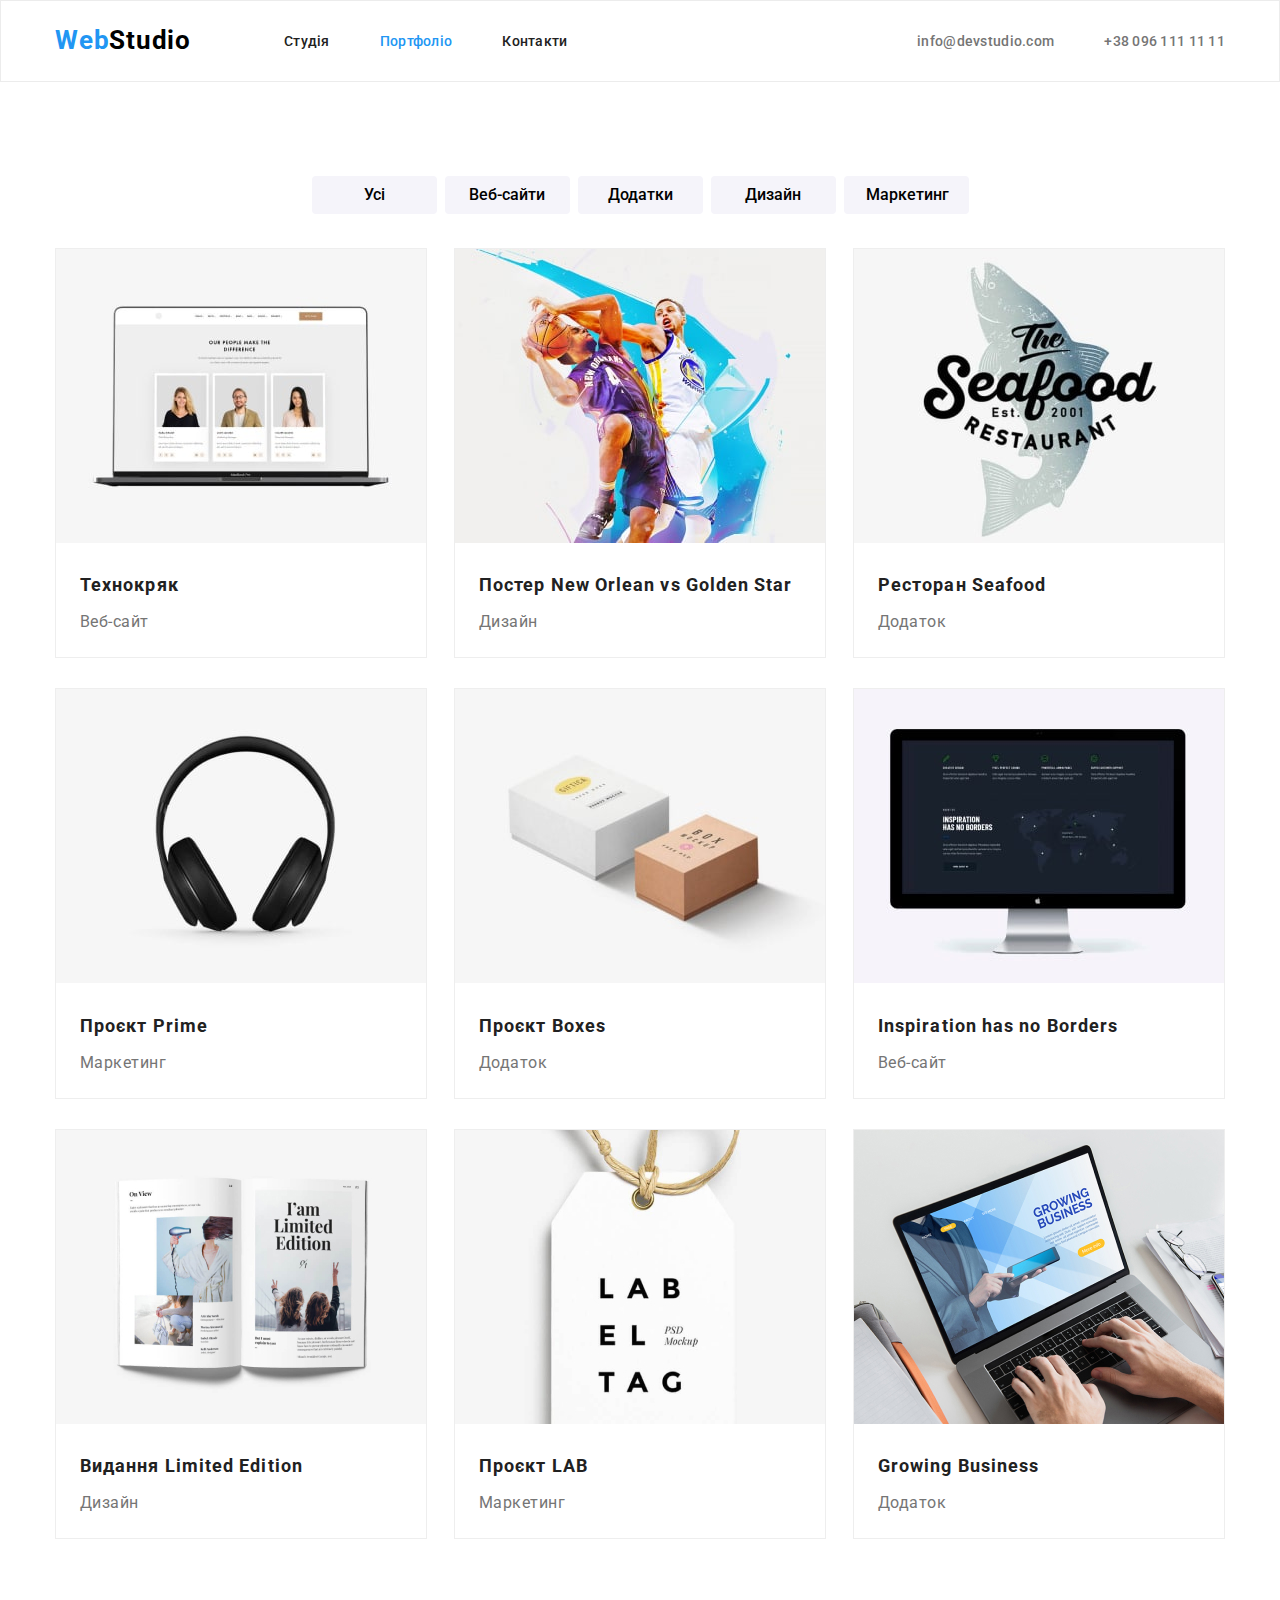
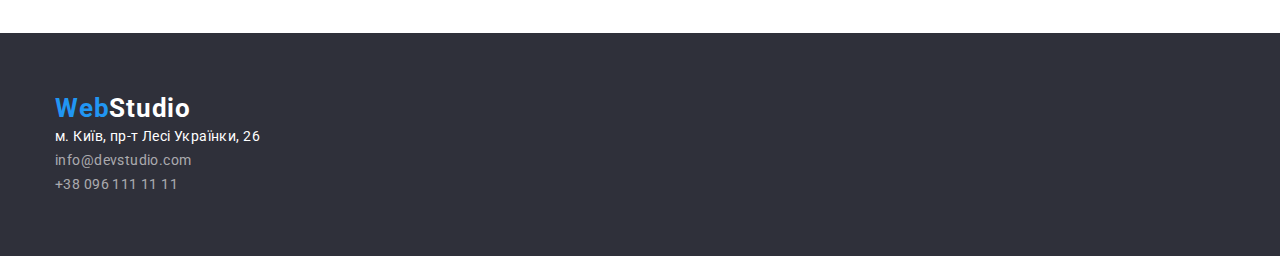
==== portfolio.html @ d6a3f607 "add files" ====
<!DOCTYPE html>
<html lang="uk">

<head>
  <meta charset="UTF-8" />
  <meta http-equiv="X-UA-Compatible" content="IE=edge" />
  <meta name="viewport" content="width=device-width, initial-scale=1.0" />
  <title>Студія</title>
  <link href="https://fonts.googleapis.com/css2?family=Raleway:wght@700&family=Roboto:wght@400;500;700;900&display=swap"
    rel="stylesheet">
  <link rel="stylesheet" href="https://cdnjs.cloudflare.com/ajax/libs/modern-normalize/1.1.0/modern-normalize.css" />
  <link rel="stylesheet" href="./css/style.css" />

</head>

<body>
  <header class="navigation nav-port">
    <nav class="container">

      <ul class="site-nav">
        <li class="item-logo"><a href="./index.html" class="logo logo-up link">Web<span
              class="logo logo-up-black">Studio</span></a></li>
        <li class="item"><a class="link-studio link" href="./index.html">Студія</a></li>
        <li class="item"><a class="link-portfolio link-studio-blue link" href="./portfolio.html">Портфоліо</a></li>
        <li class="item"><a class="link-contacts link" href="------">Контакти</a></li>
        <li class="item-email"><a class="link-email link" href="mailto:info@devstudio.com">info@devstudio.com</a></li>
        <li class="item-phone"><a class="link-phone link" href="tel:+380961111111">+38 096 111 11 11</a></li>
      </ul>
    </nav>
  </header>

  <section class="section">
    <div class="container">
      <ul class="buttons-portfolio">

        <li><button type="button" class="button button-one">Усі</button></li>
        <li><button type="button" class="button button-two">Веб-сайти</button></li>
        <li><button type="button" class="button button-three">Додатки</button></li>
        <li><button type="button" class="button button-four">Дизайн</button></li>
        <li><button type="button" class="button button-five">Маркетинг</button></li>

      </ul>
    </div>


    <div class="container">
      <ul class="our-projects">
        <li class="example">
          <img src="./images/img8-min.jpg" width="370px alt=" project view">
          <h3 class="technok">Технокряк</h3>
          <p class="technok-text">Веб-сайт</p>
        </li>
        <li class="example">
          <img src="./images/img9-min.jpg" width="370px alt=" project view">
          <h3 class="poster">Постер New Orlean vs Golden Star</h3>
          <p class="poster-text">Дизайн</p>
        </li>
        <li class="example">
          <img src="./images/img10-min.jpg" width="370px alt=" project view">
          <h3 class="restaurant">Ресторан Seafood</h3>
          <p class="restaurant-text">Додаток</p>
        </li>
        <li class="example">
          <img src="./images/img11-min.jpg" width="370px alt=" project view">
          <h3 class="proect-prime">Проєкт Prime</h3>
          <p class="proect-prime-text">Маркетинг</p>
        </li>
        <li class="example">
          <img src="./images/img12-min.jpg" width="370px alt=" project view">
          <h3 class="proect-box">Проєкт Boxes</h3>
          <p class="proect-box-text">Додаток</p>
        </li>
        <li class="example">
          <img src="./images/img13-min.jpg" width="370px alt=" project view">
          <h3 class="inspiration">Inspiration has no Borders</h3>
          <p class="inspiration-text">Веб-сайт</p>
        </li>
        <li class="example">
          <img src="./images/img14.jpg" width="370px alt=" project view">
          <h3 class="limited">Видання Limited Edition</h3>
          <p class="limited-text">Дизайн</p>
        </li class="example">
        <li class="example">
          <img src="./images/img15.jpg" width="370px alt=" project view">
          <h3 class="proect-lab">Проєкт LAB</h3>
          <p class="proect-lab-text">Маркетинг</p>
        </li class="example">
        <li class="example">
          <img src="./images/img16.jpg" width="370px alt=" project view">
          <h3 class="groving">Growing Business</h3>
          <p class="groving-text">Додаток</p>
        </li>
      </ul>
    </div>

  </section>

  <footer class="footer">
    <div class="container">
      <div class="logo-down">
        <h3 class="logo ">Web<span class="logo-down-white">Studio</span></h3>

      </div>

      <address class="adress">
        <ul>
          <li><a class="adress-footer link" href="https://goo.gl/maps/u1oqXH6kKNKtkEkc6" target="_blanck"
              rel:="noopener nofolow noregerrer"> м.
              Київ, пр-т Лесі Українки, 26</a></li>
          <li><a class="mail-footer link" href="mailto:info@devstudio.com">info@devstudio.com</a></li>
          <li><a class="phone-footer link" href="tel:+380961111111">+38 096 111 11 11</a></li>
        </ul>
      </address>
    </div>
  </footer>
</body>

</html>
---- css/style.css ----
html {
    box-sizing: border-box;
}

*,
*::after,
*::before {
    box-sizing: inherit;
}

:root {
    --main-color: #212121;
    --second-color: color: #757575;
    --accent-color: #2196F3;
    /* --button-first-color: #ffffff;
    --button-second-color: #303030; */
}

body {
    background-color: white;
    color: var(--main-color);
    font-family: 'Roboto', sans-serif;
    font-style: normal;

}

a {
    text-decoration: none;
    color: currentColor;
}

.link {
    text-decoration: none;
    color: currentColor;
}

ul,
li,
ul>li {
    list-style-type: none;
    padding: 0;
    margin: 0;
}


h1,
h2,
h3,
p {
    margin: 0;
}

.button {
    cursor: pointer;
}

.container {
    width: 1200px;
    margin: 0 auto;
    padding: 0px 15px;
    /* outline: 1px solid #ECECEC; */
}

.section {
    padding-top: 94px;
    padding-bottom: 94px;
}



.navigation {
    font-weight: 500;
    font-size: 14px;
    line-height: calc(16/14);
    letter-spacing: 0.02em;
    color: var(--main-color);
    padding-top: 24px;
    padding-bottom: 25px;
}

.site-nav {
    display: flex;
    align-items: center;
}

.site-nav .item+.item,
.item-phone {
    margin-left: 50px;
}

.item-logo {
    margin-right: 93px;

}

.item-email {
    margin-left: auto;
}




.link-studio:hover,
.link-portfolio:hover,
.link-contacts:hover,
.link-email:hover,
.link-phone:hover,
.adress-footer:hover,
.mail-footer:hover,
.phone-footer:hover {
    color: var(--accent-color);
}

.link-studio {
    color: var();
}

.link-studio-blue,
.link-portfolio-blue {
    color: var(--accent-color);
}

.link-email {
    color: #757575;
}

.link-phone {
    color: #757575;
}


.hero {

    background: #2F303A;
    text-align: center;
    padding-top: 200px;
    padding-bottom: 200px;
}


.hero-text {
    width: 696px;
    font-weight: 900;
    font-size: 44px;
    line-height: calc(60/44);
    margin-right: auto;
    margin-left: auto;

    letter-spacing: 0.06em;
    text-transform: uppercase;
    color: #FFFFFF;


    margin-top: 0;
    margin-bottom: 30px;
    text-align: center;
}


.hero-button {
    display: block;
    width: 216px;
    padding-left: 24px;
    padding-top: 10px;
    padding-bottom: 10px;
    padding-right: 24px;
    margin-left: auto;
    margin-right: auto;

    background: #188CE8;
    box-shadow: 0px 4px 4px rgba(0, 0, 0, 0.15);
    border-radius: 4px;
    border: none;

    font-size: 16px;
    line-height: calc(30/16);
    letter-spacing: 0.06em;
    font-weight: 700;
    color: white;

}


button:hover {
    background-color: var(--accent-color);
    color: #FFFFFF;
}

button:focus {
    outline: #188CE8;
}




/* about under hero */


.under-hero {
    display: flex;

}

.under-hero > li {
    width: 270px;
    margin-right: 30px;
}

.under-hero > li:last-child {
    margin-right: 0px;
}

.about-title {
    font-style: normal;
    font-weight: 700;
    font-size: 14px;
    line-height: 1.14;
    letter-spacing: 0.03em;
    text-transform: uppercase;
    padding-bottom: 10px;
    color: #212121;
}

.about-text {
    font-style: normal;
    font-weight: 400;
    font-size: 14px;
    line-height: 1.71;
    letter-spacing: 0.03em;
    color: #757575;
}


/* staff block studio */


.sec-work{
    padding-top: 0;
}
.photos-occupation .photo:not(:first-child) {
    margin-left: 30px;
}

.title-occupation {
    margin-bottom: 50px;
    text-align: center;
    font-style: normal;
    font-weight: 700;
    font-size: 36px;
    line-height: 1.17;
    text-align: center;
    letter-spacing: 0.03em;
    color: #212121;

}
.comand-people {
            background-color: #F5F4FA;
        }


/* team block */

.title-team-block {
    margin-bottom: 50px;
    text-align: center;
    font-style: normal;
    font-weight: 700;
    font-size: 36px;
    line-height: 1.17;
    text-align: center;
    letter-spacing: 0.03em;

    color: #212121;
}
.staff {
    box-shadow: 0px 1px 3px rgba(0, 0, 0, 0.12), 0px 1px 1px rgba(0, 0, 0, 0.14), 0px 2px 1px rgba(0, 0, 0, 0.2);
    border-radius: 0px 0px 4px 4px;
}
.team-block {
    font-weight: 700;
    font-size: 36px;
    line-height: calc(42/36);
    letter-spacing: 0.03em;
    background-color: #F5F4FA;
}

.team-block-items .staff:not(:first-child) {
    margin-left: 30px;
}

.first-name,
.second-name,
.third-name,
.fourth-name {
        font-style: normal;
        font-weight: 500;
        font-size: 16px;
        line-height: 1.19;
        text-align: center;
        letter-spacing: 0.03em;
        color: #212121;
        margin-bottom: 10px;
        margin-top: 30px;
    }



.member-position-one,
.member-position-two,
.member-position-three,
.member-position-four {
    font-style: normal;
    font-weight: 400;
    font-size: 16px;
    line-height: 1.19;
    text-align: center;
    letter-spacing: 0.03em;
    color: #757575;
    margin-bottom: 30px;

}

.photos-occupation {
    display: flex;
}

.team-block-items {
    display: flex;
}


/* logo design */



.logo {
    font-weight: 700;
    color: currentColor;
    font-size: 26px;
    line-height: calc(31/26);

    letter-spacing: 0.03em;
    color: #2196F3;
}

.logo-down-white {
    color: white;
}

.logo-up-black {
    color: black;
}

.nav-port {
    border: 1px solid #ECECEC;

}
/* Buttons portfolio */





.button-one,
.button-two,
.button-three,
.button-four,
.button-five {
    cursor: pointer;
    font-weight: 500;
    background: #F5F4FA;
    border-radius: 4px;
    font-weight: 500;
    font-size: 16px;
    line-height: calc(26/16);
    width: 125px;
    height: 38px;
    border: none;
    padding: 6px 22px;
    display: block;


}

.buttons-portfolio {
    display: flex;
    align-items: center;
    justify-content: center;
    margin-bottom: 34px;}
    
    .buttons-portfolio  li{ 
    margin-right: 8px; 
}

.buttons-portfolio li {
    margin-right: 8px;
}
.buttons-portfolio li:last-child {
    margin-right: 0;
}

.buttons-portfolio>.button:not(:first-child) {
    margin-left: 30px;
}



.item-email {
    margin-left: auto;
}








/* under hero studio page */

.our-projects {
    display: flex;
    flex-wrap: wrap;
}

.our-projects .example {
    margin-right: 27px;
    margin-bottom: 30px;
    border: 1px solid #EEEEEE;

}

.our-projects>.example:nth-child(3n) {
    margin-right: 0;
}

.our-projects>.example:nth-last-child(-n + 3) {
    margin-bottom: 0;
}

.item-heading-one>h2,
.item-heading-two>h2,
.item-heading-three>h2,
.item-heading-four>h2 {
    font-weight: 700;
    font-size: 14px;
    line-height: 16px;
    letter-spacing: 0.03em;
    text-transform: uppercase;
}

.item-heading-one>p,
.item-heading-two>p,
.item-heading-three>p,
.item-heading-four>p {
    font-weight: 400;
    font-size: 14px;
    line-height: 24px;
    letter-spacing: 0.03em;
    color: var(--second-color);
}

/* Projects portfolio */



.technok,
.poster,
.restaurant,
.proect-prime,
.proect-box,
.inspiration,
.limited,
.proect-lab,
.groving {
    font-weight: 700;
    font-size: 18px;
    line-height: calc(36/18);
    letter-spacing: 0.06em;
    margin-top: 20px;
    margin-bottom: 4px;
    margin-left: 24px;
}

.technok-text,
.poster-text,
.restaurant-text,
.proect-prime-text,
.proect-box-text,
.inspiration-text,
.limited-text,
.proect-lab-text,
.groving-text {
    font-weight: 400;
    margin-left: 24px;
    font-size: 16px;
    line-height: calc(30/16);
    letter-spacing: 0.03em;
    margin-bottom: 20px;
    color: #757575;

}



/* подвал */



.footer {
    background-color: #2F303A;
    padding-top: 60px;
    padding-bottom: 60px;
}


.adress-footer {
    font-style: normal;
    font-weight: 400;
    font-size: 14px;
    line-height: calc(24/14);

    letter-spacing: 0.03em;

    color: #FFFFFF;
}

.mail-footer,
.phone-footer {
    font-style: normal;
    font-weight: 400;
    font-size: 14px;
    line-height: calc(24/14);
    letter-spacing: 0.03em;

    color: rgba(255, 255, 255, 0.6);
}
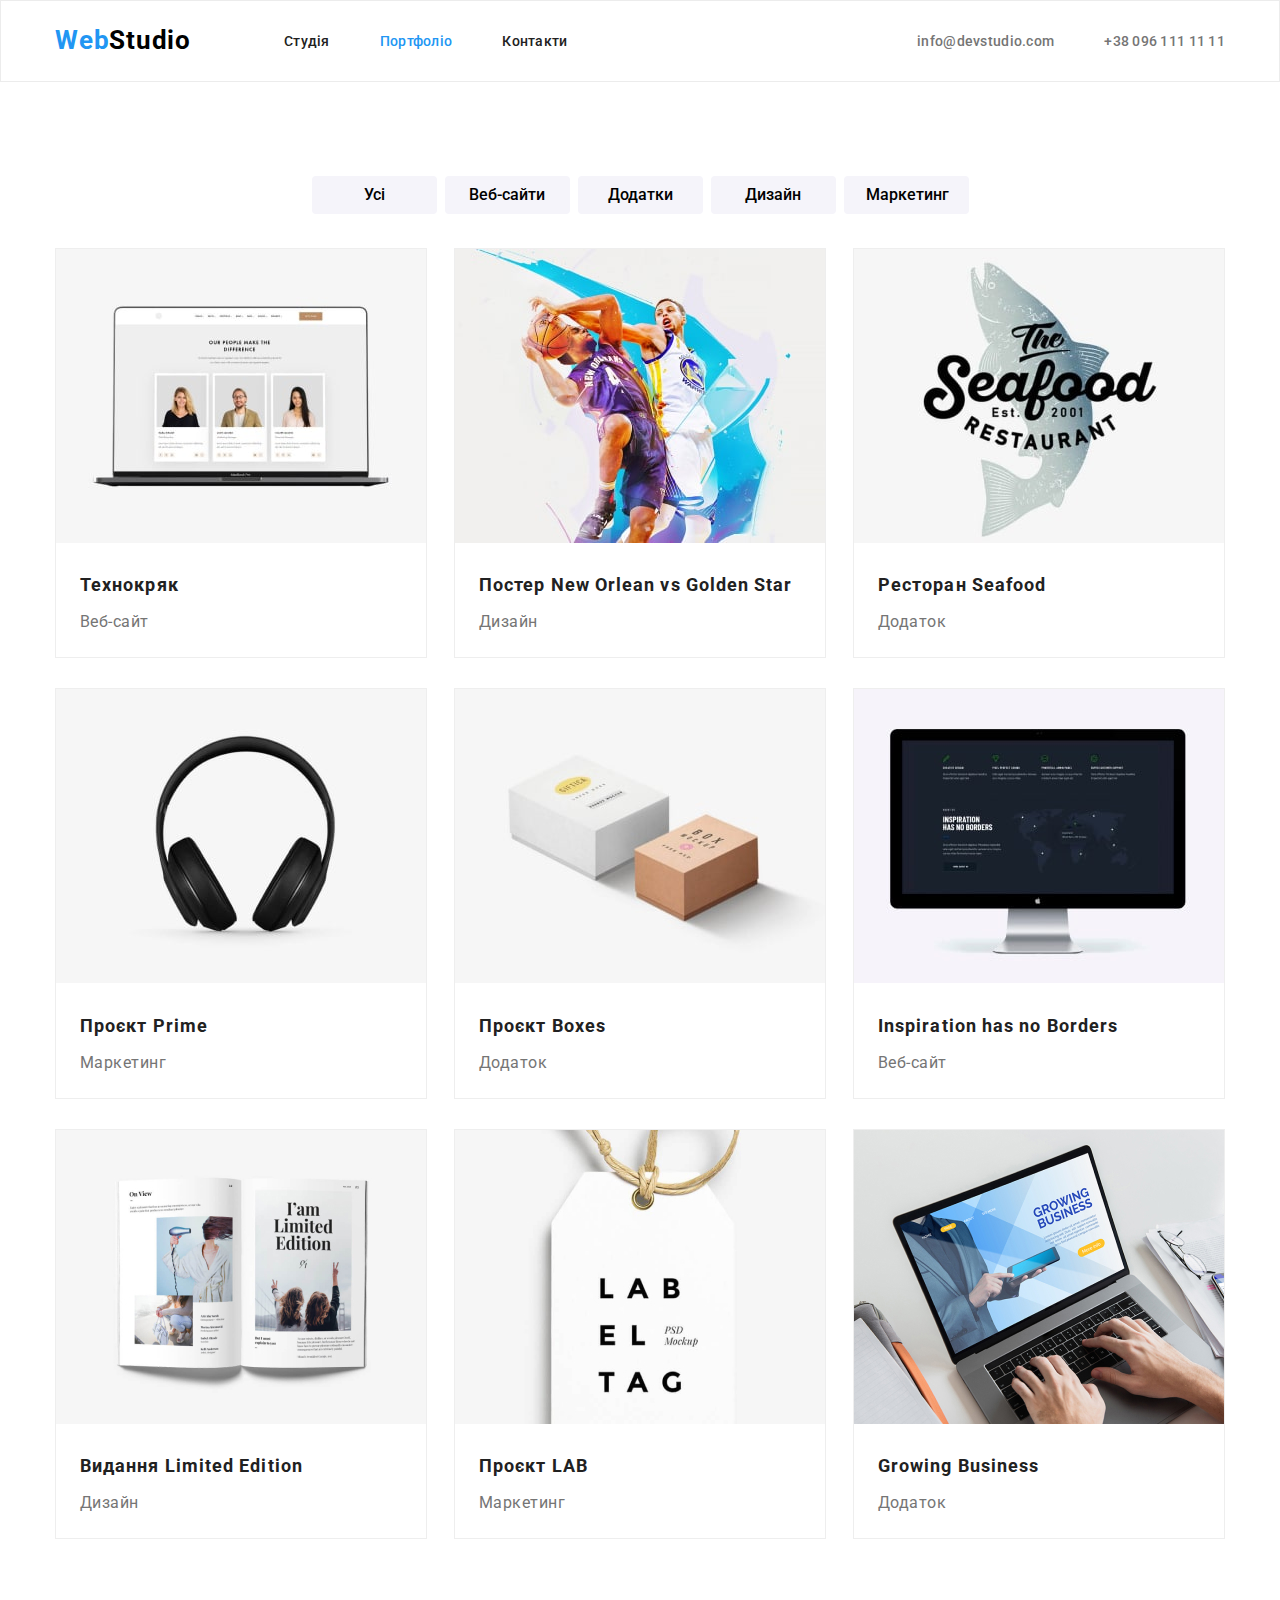
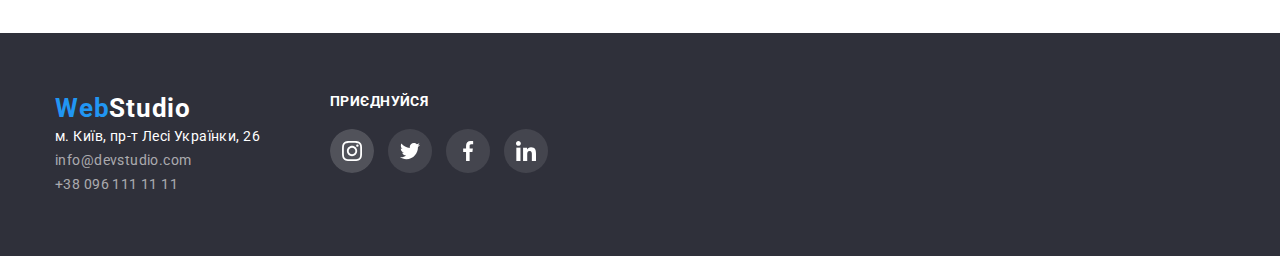
==== commit 2232f774: "improved" ====
--- a/portfolio.html
+++ b/portfolio.html
@@ -96,21 +96,38 @@
   </section>
 
   <footer class="footer">
-    <div class="container">
-      <div class="logo-down">
-        <h3 class="logo ">Web<span class="logo-down-white">Studio</span></h3>
-
+    <div class="container basement">
+    
+      <div class="left-colomn">
+        <div class="logo-down">
+          <h3 class="logo ">Web<span class="logo-down-white">Studio</span></h3>
+    
+        </div>
+    
+        <address class="adress">
+          <ul>
+            <li><a class="adress-footer link" href="https://goo.gl/maps/u1oqXH6kKNKtkEkc6" target="_blanck"
+                rel:="noopener nofolow noregerrer"> м.
+                Київ, пр-т Лесі Українки, 26</a></li>
+            <li><a class="mail-footer link" href="mailto:info@devstudio.com">info@devstudio.com</a></li>
+            <li><a class="phone-footer link" href="tel:+380961111111">+38 096 111 11 11</a></li>
+          </ul>
+        </address>
       </div>
-
-      <address class="adress">
-        <ul>
-          <li><a class="adress-footer link" href="https://goo.gl/maps/u1oqXH6kKNKtkEkc6" target="_blanck"
-              rel:="noopener nofolow noregerrer"> м.
-              Київ, пр-т Лесі Українки, 26</a></li>
-          <li><a class="mail-footer link" href="mailto:info@devstudio.com">info@devstudio.com</a></li>
-          <li><a class="phone-footer link" href="tel:+380961111111">+38 096 111 11 11</a></li>
-        </ul>
-      </address>
+    
+    
+      <div class="right-colomn">
+    
+        <h3 class="title-footer">ПРИЄДНУЙСЯ</h3>
+    
+        <div class="footer-social">
+          <a href="/" target="_blank" class="insta link"></a>
+          <a href="/" target="_blank" class="twit link"></a>
+          <a href="/" target="_blank" class="facebook link"></a>
+          <a href="/" target="_blank" class="linkedin link"></a>
+        </div>
+    
+      </div>
     </div>
   </footer>
 </body>
--- a/css/style.css
+++ b/css/style.css
@@ -130,8 +130,12 @@
 
 
 .hero {
-
+    min-height: 600px;
     background: #2F303A;
+    background-image: linear-gradient(to right,
+            rgba(47, 48, 58, 0.4),
+            rgba(47, 48, 58, 0.4)),
+        url(../images/hero.jpg);
     text-align: center;
     padding-top: 200px;
     padding-bottom: 200px;
@@ -201,12 +205,12 @@
 
 }
 
-.under-hero > li {
+.under-hero>li {
     width: 270px;
     margin-right: 30px;
 }
 
-.under-hero > li:last-child {
+.under-hero>li:last-child {
     margin-right: 0px;
 }
 
@@ -221,6 +225,36 @@
     color: #212121;
 }
 
+.about-title::before {
+    content: " ";
+    display: block;
+    background-repeat: no-repeat;
+    width: 270px;
+    height: 120px;
+    background-color: #F5F4FA;
+    background-position: center;
+    margin-bottom: 30px;
+}
+
+.about-title.anten::before {
+    background-image: url(../images/antenna.svg);
+    
+}
+
+.about-title.clock::before {
+    background-image: url(../images/clock.svg);
+}
+
+.about-title.graph::before {
+    background-image: url(../images/diagram.svg);
+}
+
+.about-title.kosmo::before {
+    background-image: url(../images/astronaut.svg);
+}
+
+
+
 .about-text {
     font-style: normal;
     font-weight: 400;
@@ -234,9 +268,10 @@
 /* staff block studio */
 
 
-.sec-work{
+.sec-work {
     padding-top: 0;
 }
+
 .photos-occupation .photo:not(:first-child) {
     margin-left: 30px;
 }
@@ -253,9 +288,10 @@
     color: #212121;
 
 }
+
 .comand-people {
-            background-color: #F5F4FA;
-        }
+    background-color: #F5F4FA;
+}
 
 
 /* team block */
@@ -272,10 +308,14 @@
 
     color: #212121;
 }
+
 .staff {
-    box-shadow: 0px 1px 3px rgba(0, 0, 0, 0.12), 0px 1px 1px rgba(0, 0, 0, 0.14), 0px 2px 1px rgba(0, 0, 0, 0.2);
+    box-shadow: 0px 1px 3px rgba(0, 0, 0, 0.12), 
+    0px 1px 1px rgba(0, 0, 0, 0.14),
+     0px 2px 1px rgba(0, 0, 0, 0.2);
     border-radius: 0px 0px 4px 4px;
 }
+
 .team-block {
     font-weight: 700;
     font-size: 36px;
@@ -292,16 +332,16 @@
 .second-name,
 .third-name,
 .fourth-name {
-        font-style: normal;
-        font-weight: 500;
-        font-size: 16px;
-        line-height: 1.19;
-        text-align: center;
-        letter-spacing: 0.03em;
-        color: #212121;
-        margin-bottom: 10px;
-        margin-top: 30px;
-    }
+    font-style: normal;
+    font-weight: 500;
+    font-size: 16px;
+    line-height: 1.19;
+    text-align: center;
+    letter-spacing: 0.03em;
+    color: #212121;
+    margin-bottom: 10px;
+    margin-top: 30px;
+}
 
 
 
@@ -316,19 +356,47 @@
     text-align: center;
     letter-spacing: 0.03em;
     color: #757575;
+
+}
+
+.photos-occupation {
+    display: flex;
+}
+
+.team-block-items {
+    display: flex;
+}
+
+
+.social-icons>.social-item{
+    /* display: inline-block; */
+    width: 44px;
+    height: 44px;
+    background-color: tomato ;
+    margin-right: 10px;
     margin-bottom: 30px;
-
-}
-
-.photos-occupation {
-    display: flex;
-}
-
-.team-block-items {
-    display: flex;
-}
-
-
+    margin-top: 16px;
+    justify-content: center;
+    border-radius: 50%;
+
+}
+.social-icons>.social-item:last-child{
+    margin-right: 0;
+}
+.social-icons>.social-item:first-child {
+    margin-left: 32px;
+}
+
+
+.social-icons{
+    display: flex;
+}
+
+.social-icons>.social-link{
+    width: 100%;
+    height: 100%;
+    display: inline-block;
+}
 /* logo design */
 
 
@@ -355,6 +423,7 @@
     border: 1px solid #ECECEC;
 
 }
+
 /* Buttons portfolio */
 
 
@@ -386,15 +455,17 @@
     display: flex;
     align-items: center;
     justify-content: center;
-    margin-bottom: 34px;}
-    
-    .buttons-portfolio  li{ 
-    margin-right: 8px; 
+    margin-bottom: 34px;
 }
 
 .buttons-portfolio li {
     margin-right: 8px;
 }
+
+.buttons-portfolio li {
+    margin-right: 8px;
+}
+
 .buttons-portfolio li:last-child {
     margin-right: 0;
 }
@@ -534,4 +605,93 @@
     letter-spacing: 0.03em;
 
     color: rgba(255, 255, 255, 0.6);
+}
+
+.basement {
+    display: flex;
+}
+
+.right-colomn {
+    margin-left: 70px;
+    width: 230px;
+    height: 80px;
+    background-repeat: no-repeat;
+}
+
+.title-footer {
+    color: white;
+    font-size: 14px;
+    line-height: calc(16/14);
+    font-style: bold;
+    letter-spacing: 0.03em;
+}
+
+.insta {
+    display: inline-block;
+        width: 44px;
+        height: 44px;
+        background-color: rgba(255, 255, 255, 0.07);
+        border-radius: 50%;
+        margin-right: 10px;
+        margin-top: 20px;
+        background-repeat: no-repeat;
+        background-position: center;
+    background-image: url(../images/ellipse-insta.svg);
+
+}
+
+.twit {
+    display: inline-block;
+    width: 44px;
+    height: 44px;
+    background-color: rgba(255, 255, 255, 0.1);
+border-radius: 50%;
+    margin-right: 10px;
+    margin-top: 20px;
+    background-repeat: no-repeat;
+        background-position: center;
+    background-image: url(../images/ellipse-twit.svg);
+   
+
+
+}
+
+.facebook {
+    display: inline-block;
+        width: 44px;
+        height: 44px;
+        background-color: rgba(255, 255, 255, 0.1);
+        border-radius: 50%;
+        margin-right: 10px;
+        margin-top: 20px;
+        background-repeat: no-repeat;
+        background-position: center;
+    background-image: url(../images/ellipse-facebook.svg);
+
+}
+
+.linkedin {
+    display: inline-block;
+        width: 44px;
+        height: 44px;
+        background-color: rgba(255, 255, 255, 0.1);
+        border-radius: 50%;
+        margin-right: 10px;
+        margin-top: 20px;
+        background-repeat: no-repeat;
+        background-position: center;
+    background-image: url(../images/ellipse-linkedin.svg);
+
+}
+.footer-social > .insta:hover{
+    background-color: var(--accent-color);
+}
+.footer-social>.twit:hover {
+    background-color: var(--accent-color);
+}
+.footer-social>.facebook:hover {
+    background-color: var(--accent-color);
+}
+.footer-social>.linkedin:hover {
+    background-color: var(--accent-color);
 }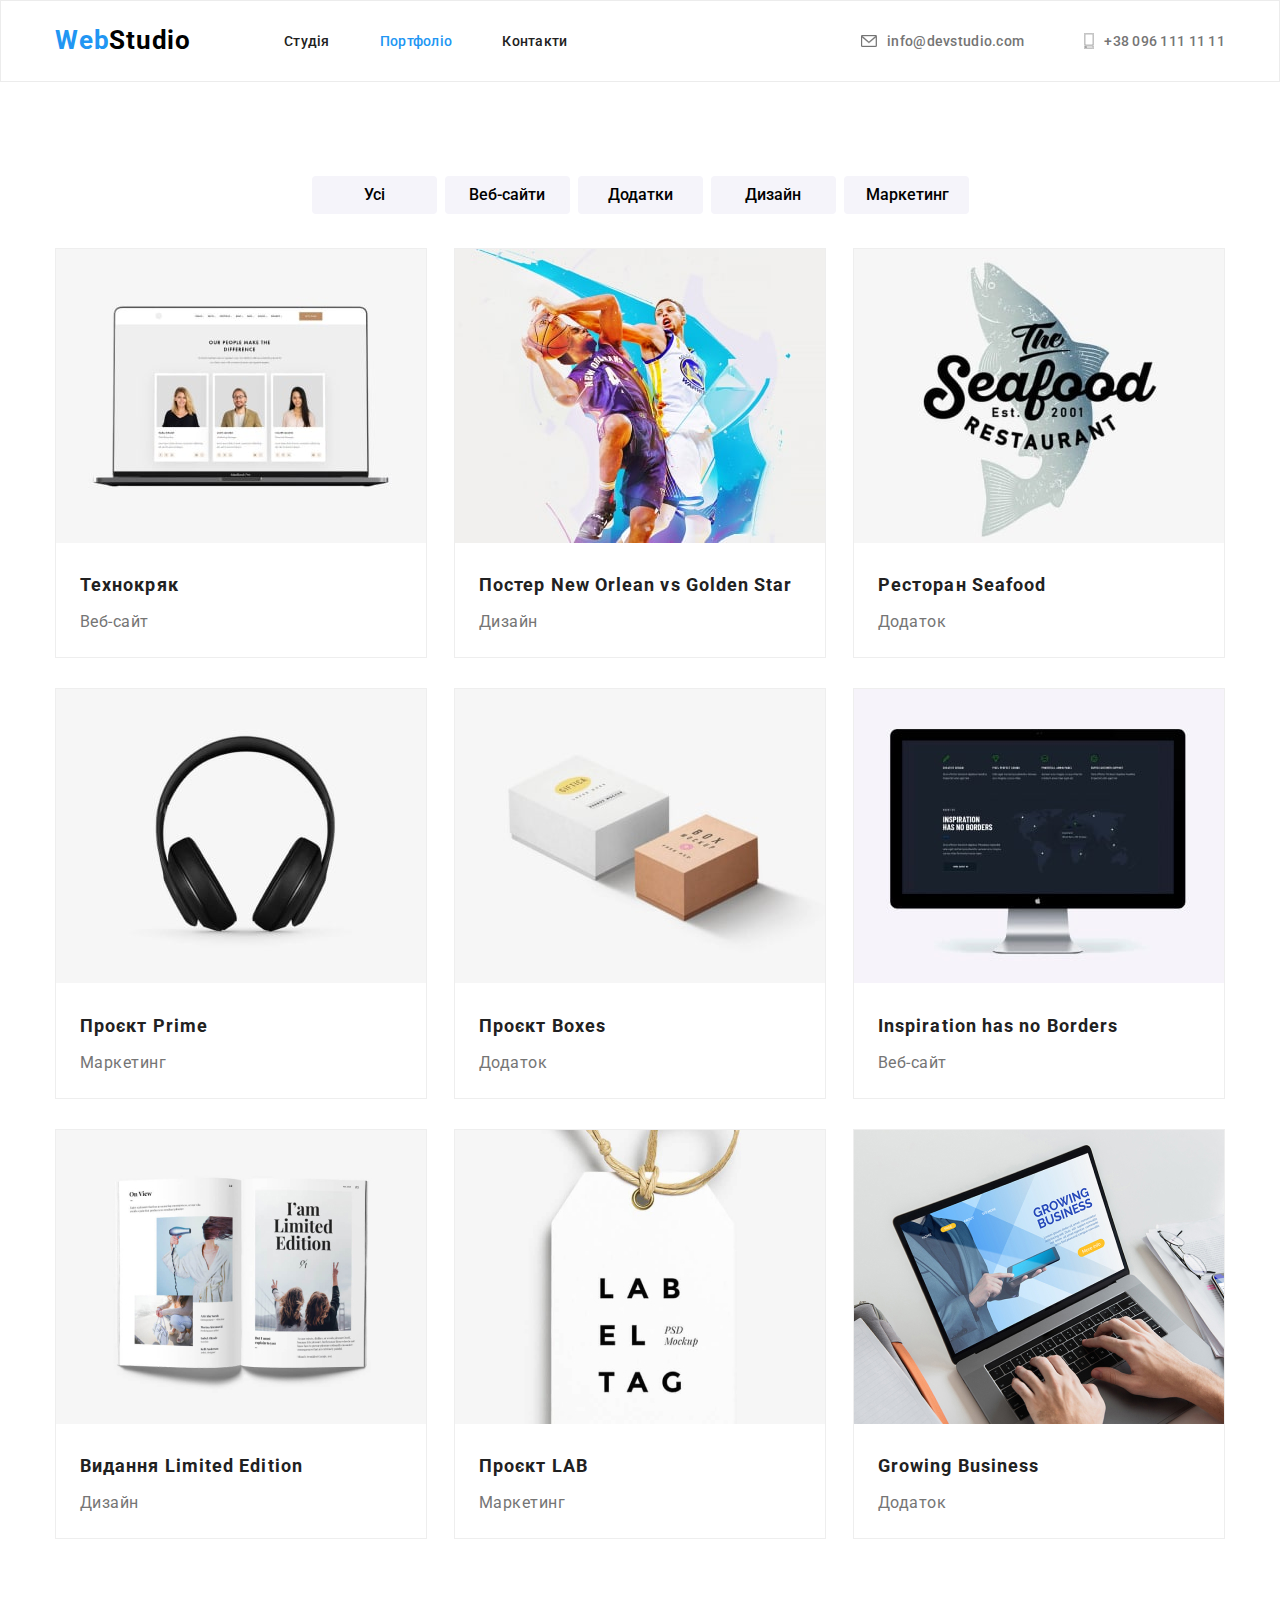
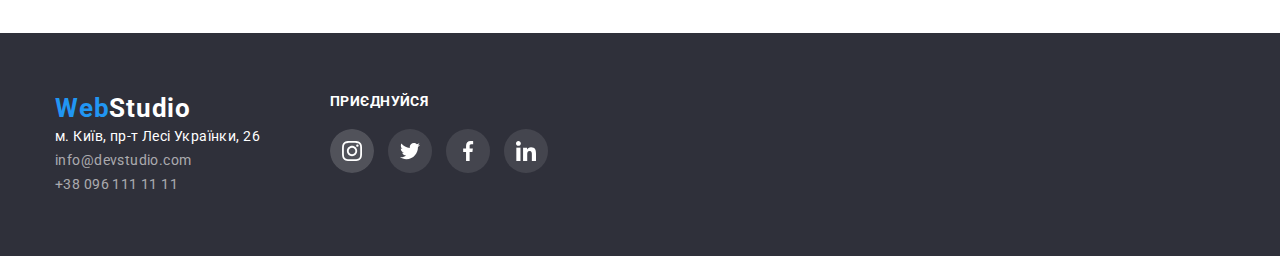
==== commit b560bba8: "svg sprite" ====
--- a/portfolio.html
+++ b/portfolio.html
@@ -23,8 +23,21 @@
         <li class="item"><a class="link-studio link" href="./index.html">Студія</a></li>
         <li class="item"><a class="link-portfolio link-studio-blue link" href="./portfolio.html">Портфоліо</a></li>
         <li class="item"><a class="link-contacts link" href="------">Контакти</a></li>
-        <li class="item-email"><a class="link-email link" href="mailto:info@devstudio.com">info@devstudio.com</a></li>
-        <li class="item-phone"><a class="link-phone link" href="tel:+380961111111">+38 096 111 11 11</a></li>
+        <li class="item-email">
+        
+          <a class="link-email link" href="mailto:info@devstudio.com">
+            <svg class="icon-email" width="16" height="12">
+              <use href="./images/icons.svg#icon-envelope"></use>
+            </svg><span>info@devstudio.com</span></a>
+        </li>
+        <li class="item-phone">
+        
+          <a class="link-phone link" href="tel:+380961111111">
+            <svg class="icon-phone" width="10" height="16">
+              <use href="./images/icons.svg#icon-smartphone"></use>
+            </svg>
+            <span>+38 096 111 11 11</span></a>
+        </li>
       </ul>
     </nav>
   </header>
--- a/css/style.css
+++ b/css/style.css
@@ -96,8 +96,16 @@
 .item-email {
     margin-left: auto;
 }
-
-
+.link-phone{
+    display: flex;
+    justify-content: center;
+    align-items: center;
+}
+.link-email {
+    display: flex;
+    justify-content: center;
+    align-items: center;
+}
 
 
 .link-studio:hover,
@@ -110,10 +118,21 @@
 .phone-footer:hover {
     color: var(--accent-color);
 }
-
-.link-studio {
-    color: var();
-}
+.item-phone,
+.item-email{
+    fill: none;
+    stroke: #757575;
+}
+.item-email:hover,
+.item-phone:hover{
+stroke: var(--accent-color);
+}
+.icon-email,
+.icon-phone{
+    margin-right: 10px;
+}
+
+
 
 .link-studio-blue,
 .link-portfolio-blue {
@@ -122,12 +141,17 @@
 
 .link-email {
     color: #757575;
+    margin-left: 10px;
 }
 
 .link-phone {
     color: #757575;
-}
-
+    margin-left: 10px;
+}
+
+
+
+/* hero */
 
 .hero {
     min-height: 600px;
@@ -391,12 +415,49 @@
 .social-icons{
     display: flex;
 }
-
-.social-icons>.social-link{
+.social-icon{
+    /* display: flex; */
+    justify-content: center;
+    align-items: center;
+}
+
+.social-item.social-link{
     width: 100%;
     height: 100%;
+    display: flex;
+    align-items: center;
+    justify-content: center;
+}
+
+
+/* customers */
+.title-block{
+        text-align: center;
+        font-style: normal;
+        font-weight: 700;
+        font-size: 36px;
+        line-height: 1.17;
+        text-align: center;
+        letter-spacing: 0.03em;
+        color: #212121;
+margin-bottom: 50px;
+}
+
+.list-logo{
+    display: flex;
+    justify-content: center;
+        align-items: center;
+        
+    /* background-color: tomato; */
+
+}
+.list-logo.item{
     display: inline-block;
-}
+    border: #AFB1B8;
+    border-radius: 1px;
+}
+
+
 /* logo design */
 
 
